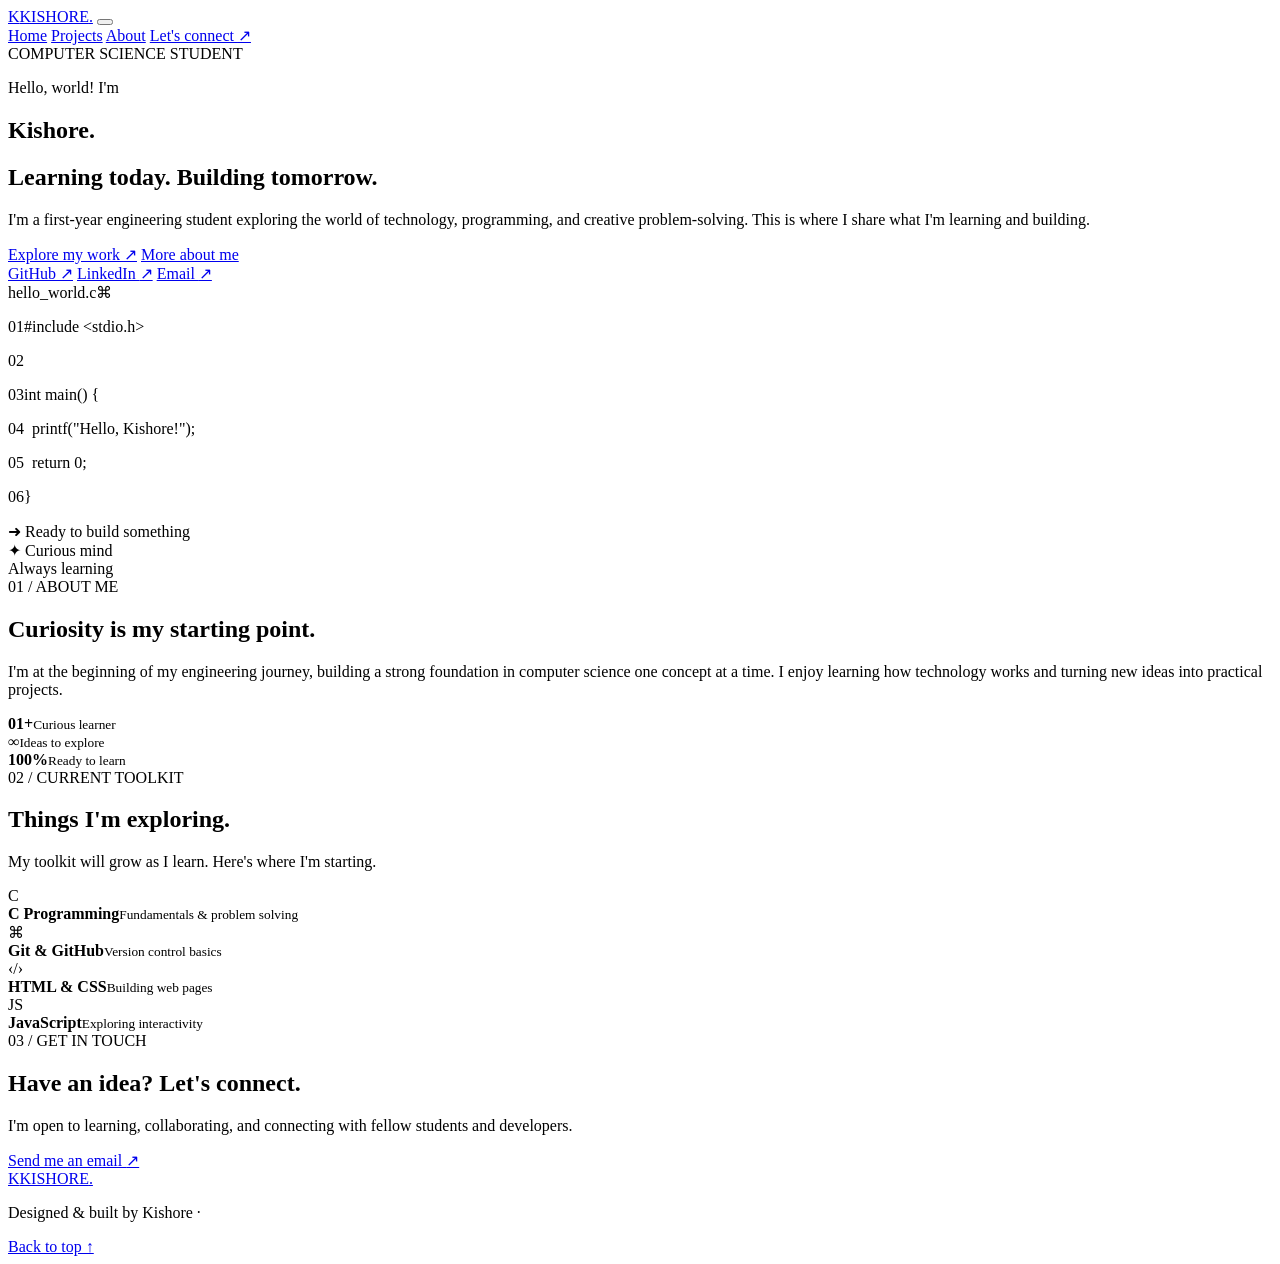
==== index.html @ 6794675f "Add files via upload" ====
<!DOCTYPE html>
<html lang="en">
<head>
  <meta charset="UTF-8">
  <meta name="viewport" content="width=device-width, initial-scale=1.0">
  <meta name="description" content="Kishore's personal portfolio — Computer Science student, aspiring developer, and technology enthusiast.">
  <title>Kishore | Portfolio</title>
  <link rel="preconnect" href="https://fonts.googleapis.com">
  <link rel="preconnect" href="https://fonts.gstatic.com" crossorigin>
  <link href="https://fonts.googleapis.com/css2?family=DM+Sans:wght@400;500;600;700&family=Space+Grotesk:wght@500;600;700&display=swap" rel="stylesheet">
  <link rel="stylesheet" href="css/style.css">
  <script src="js/main.js" defer></script>
</head>
<body>
  <div class="ambient ambient-one"></div><div class="ambient ambient-two"></div>
  <header class="site-header">
    <a class="brand" href="index.html"><span class="brand-mark">K</span><span>KISHORE<span class="brand-dot">.</span></span></a>
    <button class="menu-toggle" aria-label="Toggle navigation" aria-expanded="false"><span></span><span></span><span></span></button>
    <nav class="nav-links" aria-label="Main navigation">
      <a class="active" href="index.html">Home</a>
      <a href="projects.html">Projects</a>
      <a href="#about">About</a>
      <a class="nav-cta" href="#contact">Let's connect <span>↗</span></a>
    </nav>
  </header>

  <main>
    <section class="hero section-wrap">
      <div class="hero-copy">
        <div class="eyebrow"><span class="status-dot"></span> COMPUTER SCIENCE STUDENT</div>
        <p class="hero-kicker">Hello, world! I'm</p>
        <h1>Kishore<span class="accent">.</span></h1>
        <h2>Learning today. <span class="gradient-text">Building tomorrow.</span></h2>
        <p class="hero-description">I'm a first-year engineering student exploring the world of technology, programming, and creative problem-solving. This is where I share what I'm learning and building.</p>
        <div class="hero-actions">
          <a class="button button-primary" href="projects.html">Explore my work <span>↗</span></a>
          <a class="button button-ghost" href="#about">More about me</a>
        </div>
        <div class="social-row">
          <a href="https://github.com/" target="_blank" rel="noreferrer">GitHub <span>↗</span></a>
          <a href="https://www.linkedin.com/" target="_blank" rel="noreferrer">LinkedIn <span>↗</span></a>
          <a href="mailto:your-email@example.com">Email <span>↗</span></a>
        </div>
      </div>
      <div class="hero-visual" aria-label="Decorative developer code illustration">
        <div class="orbit orbit-a"></div><div class="orbit orbit-b"></div>
        <div class="code-card">
          <div class="code-top"><div class="window-dots"><i></i><i></i><i></i></div><span>hello_world.c</span><span class="code-lock">⌘</span></div>
          <div class="code-content">
            <p><span class="line-no">01</span><span class="code-purple">#include</span> <span class="code-green">&lt;stdio.h&gt;</span></p>
            <p><span class="line-no">02</span></p>
            <p><span class="line-no">03</span><span class="code-purple">int</span> main() {</p>
            <p><span class="line-no">04</span>&nbsp;&nbsp;<span class="code-blue">printf</span>(<span class="code-green">"Hello, Kishore!"</span>);</p>
            <p><span class="line-no">05</span>&nbsp;&nbsp;<span class="code-purple">return</span> <span class="code-orange">0</span>;</p>
            <p><span class="line-no">06</span>}</p>
            <div class="terminal-line"><span class="terminal-prompt">➜</span> Ready to build something<span class="cursor"></span></div>
          </div>
        </div>
        <div class="floating-chip chip-top"><span>✦</span> Curious mind</div>
        <div class="floating-chip chip-bottom"><span class="chip-pulse"></span> Always learning</div>
      </div>
    </section>

    <section class="section-wrap intro-strip" id="about">
      <div class="section-label">01 / ABOUT ME</div>
      <div class="intro-content">
        <h2>Curiosity is my <span class="gradient-text">starting point.</span></h2>
        <p>I'm at the beginning of my engineering journey, building a strong foundation in computer science one concept at a time. I enjoy learning how technology works and turning new ideas into practical projects.</p>
        <div class="mini-stats">
          <div><strong>01<span>+</span></strong><small>Curious learner</small></div>
          <div><strong>∞</strong><small>Ideas to explore</small></div>
          <div><strong>100<span>%</span></strong><small>Ready to learn</small></div>
        </div>
      </div>
    </section>

    <section class="section-wrap skills-section">
      <div class="section-label">02 / CURRENT TOOLKIT</div>
      <div class="skills-content">
        <h2>Things I'm <span class="gradient-text">exploring.</span></h2>
        <p class="muted">My toolkit will grow as I learn. Here's where I'm starting.</p>
        <div class="skill-grid">
          <div class="skill-card"><span class="skill-icon">C</span><div><strong>C Programming</strong><small>Fundamentals & problem solving</small></div></div>
          <div class="skill-card"><span class="skill-icon blue-icon">⌘</span><div><strong>Git & GitHub</strong><small>Version control basics</small></div></div>
          <div class="skill-card"><span class="skill-icon orange-icon">‹/›</span><div><strong>HTML & CSS</strong><small>Building web pages</small></div></div>
          <div class="skill-card"><span class="skill-icon purple-icon">JS</span><div><strong>JavaScript</strong><small>Exploring interactivity</small></div></div>
        </div>
      </div>
    </section>

    <section class="section-wrap contact-panel" id="contact">
      <div><div class="section-label">03 / GET IN TOUCH</div><h2>Have an idea? <span class="gradient-text">Let's connect.</span></h2><p class="muted">I'm open to learning, collaborating, and connecting with fellow students and developers.</p></div>
      <a class="button button-primary" href="mailto:your-email@example.com">Send me an email <span>↗</span></a>
    </section>
  </main>

  <footer class="site-footer"><a class="brand" href="index.html"><span class="brand-mark">K</span><span>KISHORE<span class="brand-dot">.</span></span></a><p>Designed & built by Kishore · <span id="year"></span></p><a href="#top" class="back-top">Back to top ↑</a></footer>
</body>
</html>
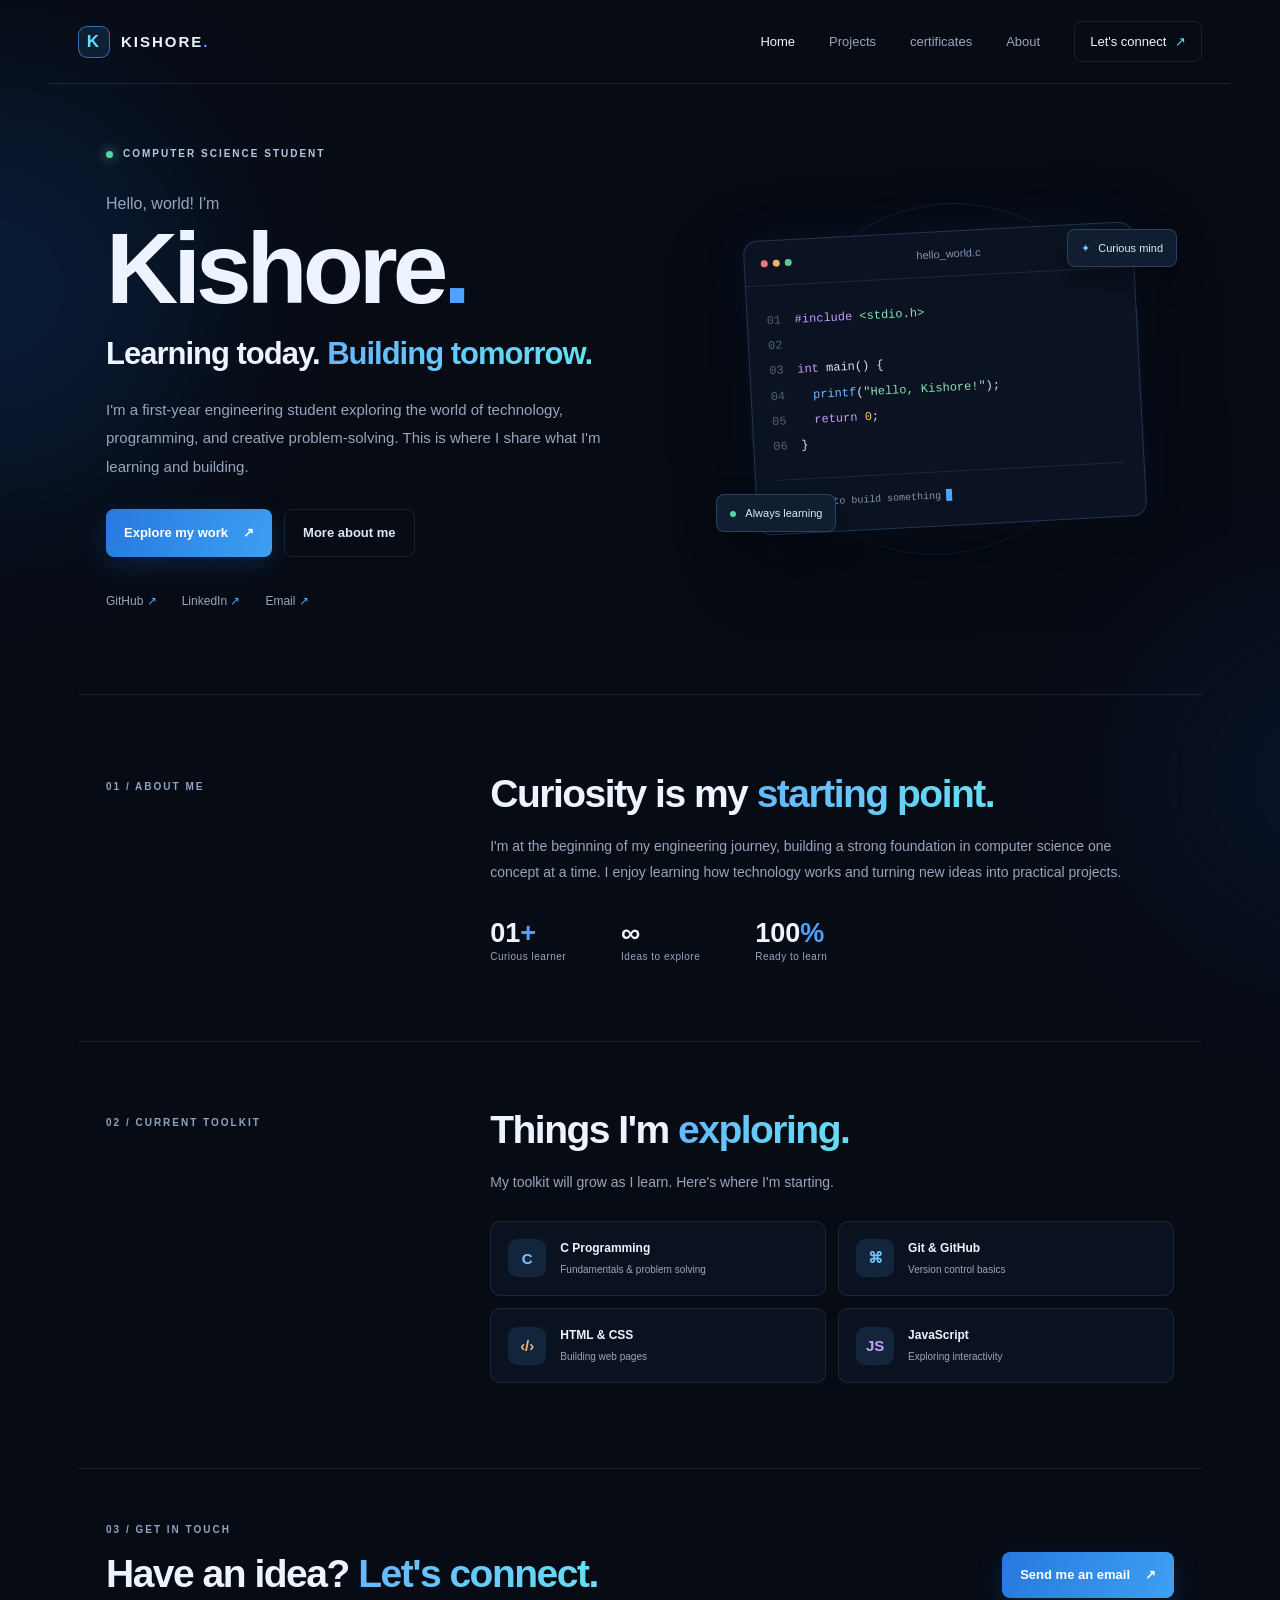
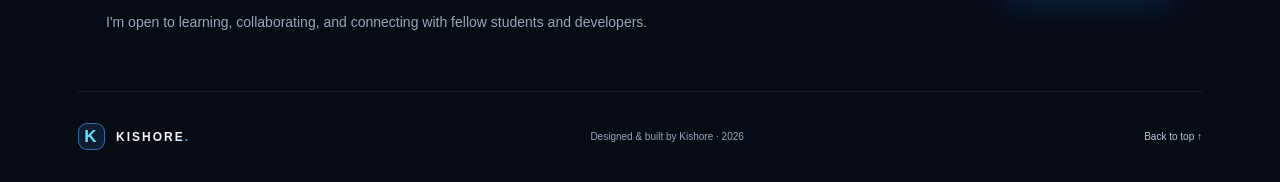
==== commit bf7dd5de: "Update index.html" ====
--- a/index.html
+++ b/index.html
@@ -19,7 +19,8 @@
     <nav class="nav-links" aria-label="Main navigation">
       <a class="active" href="index.html">Home</a>
       <a href="projects.html">Projects</a>
-      <a href="#about">About</a>
+      <a href="project.html#certificates">certificates</a>
+      <a href ="index.html#about">About</a>
       <a class="nav-cta" href="#contact">Let's connect <span>↗</span></a>
     </nav>
   </header>
@@ -96,4 +97,4 @@
 
   <footer class="site-footer"><a class="brand" href="index.html"><span class="brand-mark">K</span><span>KISHORE<span class="brand-dot">.</span></span></a><p>Designed & built by Kishore · <span id="year"></span></p><a href="#top" class="back-top">Back to top ↑</a></footer>
 </body>
-</html>+</html>
--- a/css/style.css
+++ b/css/style.css
@@ -0,0 +1,65 @@
+/* Kishore's portfolio — dark navy and electric blue */
+:root{--bg:#070b14;--panel:#0d1423;--panel2:#101a2c;--text:#eef4ff;--muted:#98a6bd;--blue:#4da3ff;--cyan:#63e0ff;--line:rgba(157,184,222,.13);--font:'DM Sans',sans-serif;--display:'Space Grotesk',sans-serif}
+*{box-sizing:border-box}html{scroll-behavior:smooth;scroll-padding-top:100px}body{margin:0;background:var(--bg);color:var(--text);font-family:var(--font);line-height:1.65;overflow-x:hidden}a{color:inherit;text-decoration:none}.ambient{position:absolute;z-index:-1;pointer-events:none;filter:blur(85px);opacity:.16;border-radius:50%}.ambient-one{width:420px;height:420px;background:#1268d8;top:80px;left:-220px}.ambient-two{width:360px;height:360px;background:#123d85;top:600px;right:-220px}.site-header{height:84px;max-width:1180px;padding:0 28px;margin:auto;display:flex;align-items:center;justify-content:space-between;border-bottom:1px solid var(--line)}.brand{display:flex;align-items:center;gap:11px;font:700 15px var(--display);letter-spacing:2px}.brand-mark{width:32px;height:32px;border:1px solid rgba(77,163,255,.6);background:rgba(77,163,255,.12);display:grid;place-items:center;border-radius:9px;color:var(--cyan);font-size:17px}.brand-dot,.accent{color:var(--blue)}.nav-links{display:flex;align-items:center;gap:34px;font-size:13px;color:var(--muted)}.nav-links a{transition:color .2s}.nav-links a:hover,.nav-links a.active{color:var(--text)}.nav-links .nav-cta{color:var(--text);border:1px solid var(--line);padding:9px 15px;border-radius:8px}.nav-cta span{color:var(--cyan);margin-left:5px}.menu-toggle{display:none;background:none;border:0}.section-wrap{max-width:1124px;margin:0 auto;padding-left:28px;padding-right:28px}.hero{min-height:610px;display:grid;grid-template-columns:1.1fr .9fr;align-items:center;gap:50px;padding-top:55px;padding-bottom:75px}.eyebrow,.section-label,.project-type,.count-label,.page-meta{font-size:10px;letter-spacing:2px;font-weight:700;color:#8fa4c2}.eyebrow{display:flex;align-items:center;gap:10px;color:#b6c8e2}.status-dot,.project-status i{width:7px;height:7px;border-radius:50%;background:#57d7a2;box-shadow:0 0 12px #57d7a2;display:inline-block}.hero-kicker{margin:28px 0 0;color:var(--muted);font-size:16px}.hero h1,.page-hero h1{font:700 clamp(62px,9vw,100px)/1.03 var(--display);letter-spacing:-5px;margin:0 0 15px}.hero h2,.page-hero h2{font:600 clamp(22px,3vw,31px)/1.25 var(--display);letter-spacing:-1px;margin:0}.gradient-text{background:linear-gradient(100deg,#65b6ff,#67e0f1);-webkit-background-clip:text;background-clip:text;color:transparent}.hero-description{max-width:500px;color:var(--muted);font-size:15px;line-height:1.9;margin:22px 0 28px}.hero-actions{display:flex;gap:12px;flex-wrap:wrap}.button{display:inline-flex;align-items:center;gap:15px;padding:12px 18px;border-radius:8px;font-size:13px;font-weight:700;transition:transform .2s,border-color .2s}.button:hover{transform:translateY(-2px)}.button-primary{background:linear-gradient(110deg,#2779df,#3e9ff2);color:white;box-shadow:0 8px 28px rgba(35,126,230,.2)}.button-ghost{border:1px solid var(--line);color:#dce8f8}.social-row{display:flex;gap:25px;margin-top:35px;color:var(--muted);font-size:12px}.social-row a:hover,.project-links a:hover{color:var(--cyan)}.social-row span{color:var(--blue)}.hero-visual{min-height:390px;display:grid;place-items:center;position:relative}.orbit{position:absolute;border:1px solid rgba(77,163,255,.13);border-radius:50%;transform:rotate(-25deg)}.orbit-a{width:410px;height:260px}.orbit-b{width:340px;height:360px;transform:rotate(40deg)}.code-card{z-index:1;width:min(100%,390px);background:rgba(12,20,34,.94);border:1px solid rgba(105,162,229,.25);border-radius:14px;box-shadow:0 25px 80px rgba(0,0,0,.4),0 0 45px rgba(29,108,203,.1);overflow:hidden;transform:rotate(-3deg)}.code-top{height:45px;border-bottom:1px solid var(--line);display:flex;align-items:center;justify-content:space-between;padding:0 16px;color:#8194b1;font-size:11px}.window-dots{display:flex;gap:5px}.window-dots i,.browser-bar i{width:7px;height:7px;border-radius:50%;background:#ed777c}.window-dots i:nth-child(2),.browser-bar i:nth-child(2){background:#eab65c}.window-dots i:nth-child(3),.browser-bar i:nth-child(3){background:#5bc99a}.code-content{padding:23px 19px 19px;font:12px/2.1 ui-monospace,SFMono-Regular,monospace;color:#d8e5f7}.code-content p{margin:0}.line-no{display:inline-block;width:28px;color:#52627b}.code-purple{color:#c69cff}.code-green{color:#8de2b6}.code-blue{color:#73baff}.code-orange{color:#ffc17c}.terminal-line{border-top:1px solid var(--line);margin-top:20px;padding-top:13px;color:#8496af;font-size:10px}.terminal-prompt{color:#5bd9a0;margin-right:7px}.cursor{display:inline-block;width:6px;height:12px;background:var(--blue);vertical-align:middle;margin-left:5px;animation:blink 1s steps(2) infinite}@keyframes blink{50%{opacity:0}}.floating-chip{position:absolute;z-index:2;background:#111d30;border:1px solid rgba(104,171,241,.25);border-radius:8px;padding:9px 13px;font-size:11px;color:#dce9fa;box-shadow:0 12px 30px #0005}.chip-top{top:45px;right:-3px}.chip-top span{color:#7dc7ff;margin-right:5px}.chip-bottom{bottom:42px;left:0}.chip-pulse{display:inline-block;width:6px;height:6px;border-radius:50%;background:#58d5a1;margin-right:7px}.intro-strip,.skills-section{display:grid;grid-template-columns:.65fr 1.35fr;gap:55px;padding-top:76px;padding-bottom:76px;border-top:1px solid var(--line)}.section-label{padding-top:8px}.intro-content h2,.skills-content h2,.contact-panel h2,.section-heading h2,.learning-panel h2{font:600 clamp(27px,4vw,39px)/1.2 var(--display);letter-spacing:-1.5px;margin:0 0 16px}.intro-content>p,.muted{color:var(--muted);font-size:14px;line-height:1.85;max-width:650px}.mini-stats{display:flex;gap:55px;margin-top:32px}.mini-stats div{display:flex;flex-direction:column}.mini-stats strong{font:700 27px var(--display)}.mini-stats strong span{color:var(--blue)}.mini-stats small{color:var(--muted);font-size:10px;letter-spacing:.5px}.skills-section{padding-top:65px;padding-bottom:85px}.skill-grid{display:grid;grid-template-columns:1fr 1fr;gap:12px;margin-top:25px}.skill-card{display:flex;align-items:center;gap:14px;padding:17px;background:rgba(13,22,38,.72);border:1px solid var(--line);border-radius:10px}.skill-icon{width:38px;height:38px;border-radius:9px;display:grid;place-items:center;background:rgba(77,163,255,.13);color:#83c2ff;font:700 15px var(--display)}.blue-icon{color:#70c7ff}.orange-icon{color:#ffb56e}.purple-icon{color:#c4a3ff}.skill-card strong,.skill-card small{display:block}.skill-card strong{font-size:12px}.skill-card small{font-size:10px;color:var(--muted);margin-top:3px}.contact-panel{display:flex;align-items:center;justify-content:space-between;gap:25px;padding-top:45px;padding-bottom:55px;border-top:1px solid var(--line);border-bottom:1px solid var(--line)}.contact-panel h2{margin:12px 0}.contact-panel p{margin:0}.site-footer{max-width:1180px;margin:auto;padding:27px 28px;display:flex;align-items:center;justify-content:space-between;color:var(--muted);font-size:10px}.site-footer .brand{color:var(--text);font-size:12px}.site-footer .brand-mark{width:27px;height:27px}.back-top{color:#b8c8df}.page-hero{padding-top:105px;padding-bottom:80px;border-bottom:1px solid var(--line)}.page-hero .hero-kicker{margin-top:25px}.page-hero h1{margin:5px 0 15px}.page-hero .hero-description{max-width:610px;margin-top:15px}.page-meta{display:flex;align-items:center;gap:13px;margin-top:32px}.meta-line{width:40px;height:1px;background:#3b8fe8}.projects-section{padding-top:75px;padding-bottom:80px}.section-heading{display:flex;align-items:end;justify-content:space-between;margin-bottom:28px}.section-heading h2{margin:10px 0 0}.count-label{font-size:9px}.project-grid{display:grid;grid-template-columns:1fr 1fr;gap:18px}.project-card{overflow:hidden;background:rgba(13,21,36,.82);border:1px solid var(--line);border-radius:13px;transition:transform .25s,border-color .25s}.project-card:hover{transform:translateY(-4px);border-color:rgba(77,163,255,.4)}.featured-project{grid-column:1/-1;display:grid;grid-template-columns:1fr 1fr}.project-art{height:205px;position:relative;overflow:hidden;display:grid;place-items:center;background:radial-gradient(circle at 50% 50%,#123c69,#0a1527 70%)}.featured-project .project-art{height:100%;min-height:310px}.art-caption{position:absolute;left:18px;bottom:14px;font-size:8px;letter-spacing:1.8px;color:#86a9d1}.sun-orb{position:absolute;width:95px;height:95px;border-radius:50%;background:linear-gradient(130deg,#8adfff,#2978d5);top:34px;right:70px;opacity:.8;box-shadow:0 0 50px #4cafff55}.house{position:absolute;bottom:43px;width:155px;height:100px;background:#173657;border:1px solid #5aa8e6;clip-path:polygon(0 25%,50% 0,100% 25%,100% 100%,0 100%)}.house-back{transform:translate(22px,-12px);opacity:.55}.house-front{background:linear-gradient(120deg,#173d61,#0e2947);z-index:1}.house .roof{display:none}.door{position:absolute;bottom:0;left:65px;width:29px;height:51px;background:#1d6caa;border:1px solid #6ab9f0}.window{position:absolute;top:35px;left:20px;width:26px;height:23px;background:#83dfff88;border:1px solid #83dfff}.project-info{padding:23px}.featured-project .project-info{align-self:center;padding:32px}.project-type{font-size:8px;letter-spacing:1.4px;color:#6eb7fa}.project-info h3{font:600 21px var(--display);margin:9px 0}.project-info p{font-size:12px;color:var(--muted);line-height:1.8;margin:0 0 17px}.tag-row{display:flex;gap:7px;flex-wrap:wrap}.tag-row span{font-size:9px;color:#a9c4e4;background:#14253b;border:1px solid rgba(105,162,229,.14);padding:5px 8px;border-radius:5px}.project-links{display:flex;align-items:center;justify-content:space-between;gap:12px;margin-top:22px;padding-top:15px;border-top:1px solid var(--line);font-size:10px;color:#a9c9eb}.project-status{font-size:9px;color:#91a4bd}.project-status i{width:5px;height:5px;margin-right:5px}.art-code{background:radial-gradient(circle at 50%,#1b3151,#0b1425 72%)}.mini-code{font:11px/2.2 ui-monospace,monospace;color:#9bd8ff;background:#0a1220b8;padding:17px 25px;border:1px solid #315276;border-radius:8px;box-shadow:0 15px 40px #0006}.mini-code span{color:#647c9b;margin-right:12px}.art-web{background:radial-gradient(circle at 50%,#143b58,#0a1425 75%)}.browser-card{width:190px;height:125px;background:#101d30;border:1px solid #3d719f;border-radius:8px;overflow:hidden;box-shadow:0 15px 40px #0006;transform:rotate(4deg)}.browser-bar{height:20px;display:flex;gap:4px;align-items:center;padding-left:9px;border-bottom:1px solid #263b56}.browser-bar i{width:5px;height:5px}.browser-shape{height:35px;width:65%;margin:15px auto 8px;background:linear-gradient(90deg,#246bb3,#54b8e8);border-radius:4px}.browser-lines{display:grid;gap:5px;justify-content:center}.browser-lines i{width:120px;height:4px;background:#344c6b;border-radius:3px}.browser-lines i:nth-child(2){width:90px}.browser-lines i:nth-child(3){width:105px}.note-text{font-size:10px;color:#71839d;margin-top:20px}.learning-panel{border-top:1px solid var(--line);padding-top:55px;padding-bottom:65px;display:grid;grid-template-columns:.65fr 1.35fr auto;gap:25px;align-items:center}.learning-panel h2{margin:0 0 10px}.learning-panel p{margin:0;max-width:520px;font-size:12px}
+@media(max-width:760px){.site-header{height:72px;padding:0 20px}.menu-toggle{display:flex;flex-direction:column;gap:5px;padding:8px}.menu-toggle span{width:21px;height:2px;background:#d9e8fa}.nav-links{display:none;position:absolute;top:71px;left:0;right:0;background:#0b1220;border-bottom:1px solid var(--line);padding:20px;z-index:10;flex-direction:column;gap:18px;align-items:stretch}.nav-links.open{display:flex}.nav-links .nav-cta{text-align:center}.section-wrap{padding-left:21px;padding-right:21px}.hero{grid-template-columns:1fr;gap:5px;padding-top:75px;padding-bottom:55px}.hero-visual{min-height:330px;margin-top:8px}.code-card{width:min(90%,390px)}.orbit-a{width:320px}.orbit-b{height:300px}.chip-top{right:0;top:25px}.chip-bottom{left:0;bottom:20px}.intro-strip,.skills-section{grid-template-columns:1fr;gap:22px;padding-top:55px;padding-bottom:55px}.mini-stats{gap:30px}.contact-panel{align-items:flex-start;flex-direction:column;padding-top:38px;padding-bottom:42px}.site-footer{padding:24px 21px;gap:15px;flex-wrap:wrap}.site-footer p{order:3;width:100%;margin:0}.page-hero{padding-top:75px;padding-bottom:55px}.projects-section{padding-top:55px;padding-bottom:55px}.project-grid{grid-template-columns:1fr}.featured-project{grid-column:auto;grid-template-columns:1fr}.featured-project .project-art{min-height:220px}.featured-project .project-info{padding:23px}.learning-panel{grid-template-columns:1fr;gap:15px;padding-top:45px;padding-bottom:50px}.learning-panel .button{justify-self:start}.section-heading{align-items:flex-start;gap:12px;flex-direction:column}.count-label{margin-top:5px}}
+@media(max-width:420px){.hero h1,.page-hero h1{font-size:65px}.skill-grid{grid-template-columns:1fr}.mini-stats{gap:22px}.mini-stats strong{font-size:23px}.social-row{gap:18px}.hero-visual{min-height:300px}.code-content{font-size:10px}.floating-chip{font-size:9px;padding:7px 9px}}
+/* CERTIFICATES */
+.certificates-section {
+  padding-top: 80px;
+  padding-bottom: 80px;
+}
+
+.certificate-grid {
+  display: grid;
+  grid-template-columns: repeat(2, 1fr);
+  gap: 25px;
+}
+
+.certificate-card {
+  background: #0d1728;
+  border: 1px solid #233653;
+  border-radius: 16px;
+  overflow: hidden;
+  transition: 0.3s;
+}
+
+.certificate-card:hover {
+  transform: translateY(-6px);
+  border-color: #3998ff;
+}
+
+.certificate-card img {
+  width: 100%;
+  display: block;
+  aspect-ratio: 16 / 10;
+  object-fit: contain;
+  background: white;
+}
+
+.certificate-info {
+  padding: 22px;
+}
+
+.certificate-info h3 {
+  color: #fff;
+  margin-bottom: 10px;
+}
+
+.certificate-info p,
+.certificate-info span {
+  color: #9aaac0;
+  display: block;
+  margin-bottom: 12px;
+}
+
+.certificate-info a {
+  color: #48a5ff;
+  text-decoration: none;
+  font-weight: bold;
+}
+
+@media (max-width: 650px) {
+  .certificate-grid {
+    grid-template-columns: 1fr;
+  }
+}
